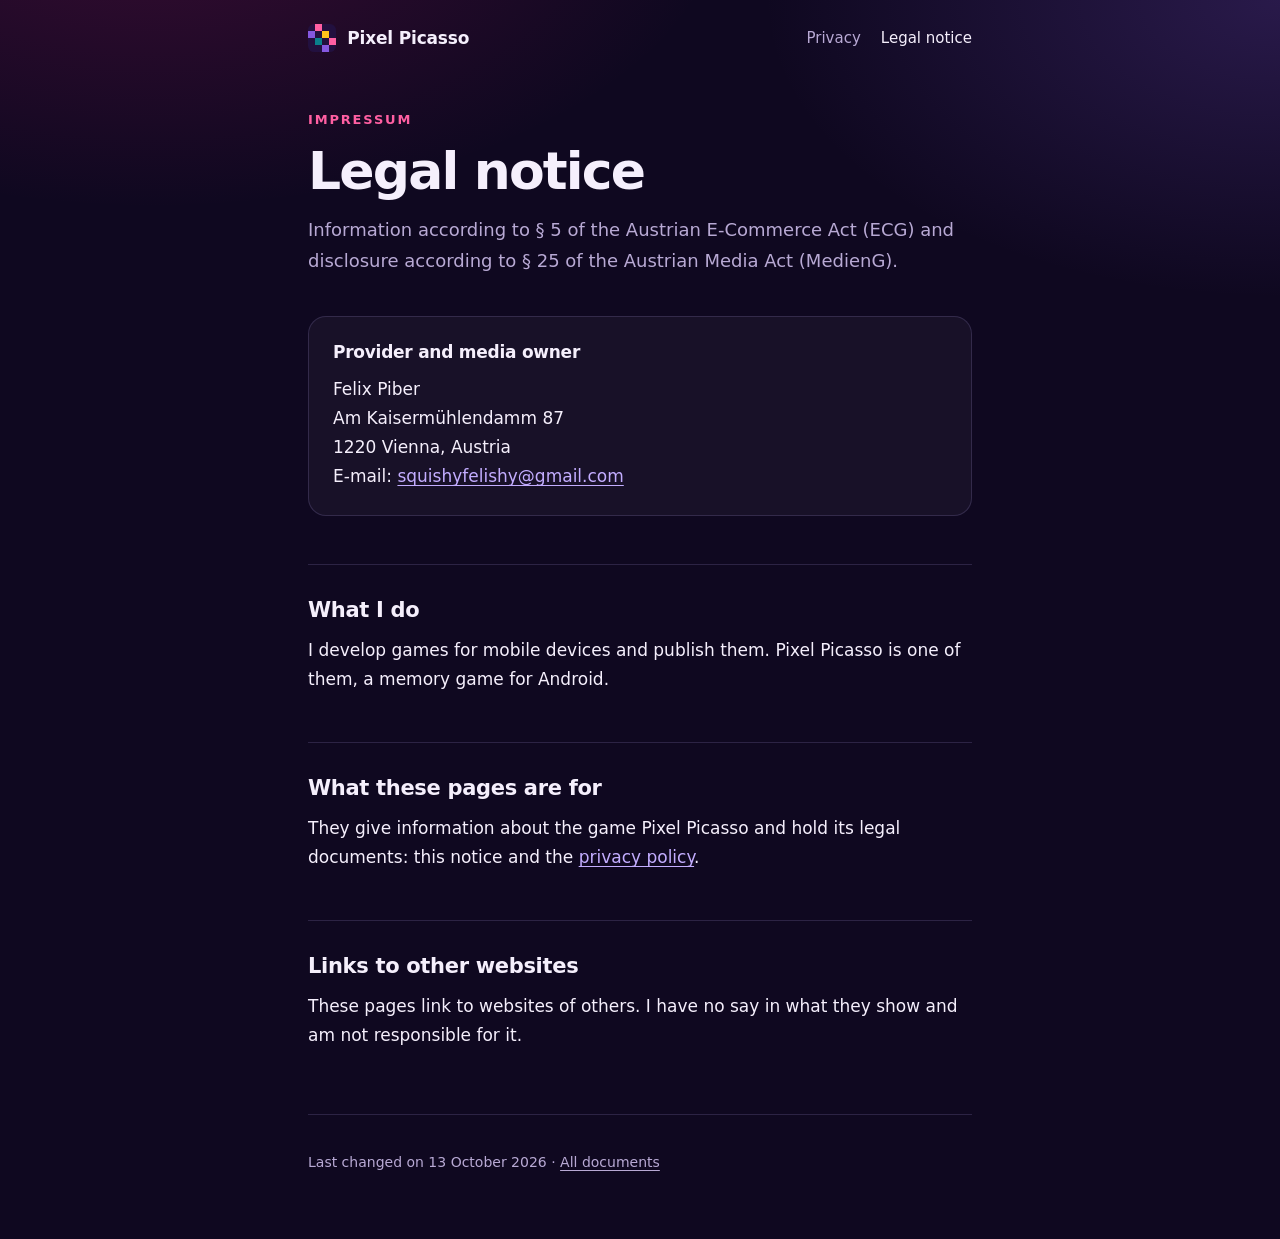
==== impressum.html @ 22abd124 "Name, address and e-mail, the legal notice, and a plain headline on the start page Co-Authored-By: C" ====
<!doctype html>
<html lang="en">
<head>
    <meta charset="utf-8">
    <meta name="viewport" content="width=device-width, initial-scale=1">
    <meta name="robots" content="noindex">
    <meta name="theme-color" content="#0f0820">
    <title>Legal notice — Pixel Picasso</title>
    <link rel="icon" href="icon.svg" type="image/svg+xml">
    <link rel="stylesheet" href="style.css">
</head>
<body>
<div class="page">
    <header class="top">
        <a class="brand" href="./">
            <svg viewBox="0 0 4 4" aria-hidden="true" shape-rendering="crispEdges">
                <rect width="4" height="4" fill="#22103f"/>
                <rect x="1" y="0" width="1" height="1" fill="#ff5fa2"/>
                <rect x="2" y="1" width="1" height="1" fill="#ffc21a"/>
                <rect x="0" y="1" width="1" height="1" fill="#8558e0"/>
                <rect x="1" y="2" width="1" height="1" fill="#0a7f8c"/>
                <rect x="3" y="2" width="1" height="1" fill="#ff5fa2"/>
                <rect x="2" y="3" width="1" height="1" fill="#8558e0"/>
            </svg>
            Pixel Picasso
        </a>
        <nav aria-label="Documents">
            <a href="privacy.html">Privacy</a>
            <a href="impressum.html" aria-current="page">Legal notice</a>
        </nav>
    </header>

    <main>
        <p class="eyebrow">Impressum</p>
        <h1>Legal notice</h1>
        <p class="lead">Information according to § 5 of the Austrian E-Commerce Act (ECG) and disclosure according to § 25 of the Austrian Media Act (MedienG).</p>

        <section class="card" aria-labelledby="who">
            <h2 id="who">Provider and media owner</h2>
            <address>
                Felix Piber<br>
                Am Kaisermühlendamm 87<br>
                1220 Vienna, Austria<br>
                E-mail: <a href="mailto:squishyfelishy@gmail.com">squishyfelishy@gmail.com</a>
            </address>
        </section>

        <h2>What I do</h2>
        <p>I develop games for mobile devices and publish them. Pixel Picasso is one of them, a memory game for Android.</p>

        <h2>What these pages are for</h2>
        <p>They give information about the game Pixel Picasso and hold its legal documents: this notice and the <a href="privacy.html">privacy policy</a>.</p>

        <h2>Links to other websites</h2>
        <p>These pages link to websites of others. I have no say in what they show and am not responsible for it.</p>
    </main>

    <footer>
        <p>Last changed on 13 October 2026 · <a href="./">All documents</a></p>
    </footer>
</div>
</body>
</html>
---- style.css ----
/* Pixel Picasso — legal pages. One stylesheet, no scripts, no fonts or files from other hosts. */

:root {
    color-scheme: dark;
    --bg: #0f0820;
    --surface: rgba(255, 255, 255, 0.04);
    --line: rgba(195, 173, 255, 0.16);
    --text: #f5effc;
    --muted: #b8a9d4;
    --accent: #ff5fa2;
    --link: #c3adff;
    --todo: #ffc21a;
}

* {
    box-sizing: border-box;
}

html {
    -webkit-text-size-adjust: 100%;
    scroll-behavior: smooth;
}

body {
    margin: 0;
    min-height: 100vh;
    background-color: var(--bg);
    background-image:
        radial-gradient(60rem 32rem at 12% -8%, rgba(216, 27, 120, 0.20), transparent 60%),
        radial-gradient(52rem 30rem at 100% 0%, rgba(133, 88, 224, 0.22), transparent 62%);
    background-repeat: no-repeat;
    color: var(--text);
    font: 400 1.0625rem/1.7 system-ui, -apple-system, "Segoe UI", Roboto, "Helvetica Neue", Arial, sans-serif;
    -webkit-font-smoothing: antialiased;
}

.page {
    max-width: 44rem;
    margin: 0 auto;
    padding: 1.5rem 1.25rem 4rem;
}

/* Header */

.top {
    display: flex;
    align-items: center;
    justify-content: space-between;
    gap: 1rem;
    padding-bottom: 3.5rem;
}

.brand {
    display: inline-flex;
    align-items: center;
    gap: 0.7rem;
    color: var(--text);
    font-weight: 700;
    letter-spacing: -0.01em;
    text-decoration: none;
}

.brand svg {
    width: 1.75rem;
    height: 1.75rem;
    border-radius: 0.4rem;
}

.top nav {
    display: flex;
    gap: 1.25rem;
    font-size: 0.9375rem;
}

.top nav a {
    color: var(--muted);
    text-decoration: none;
}

.top nav a:hover,
.top nav a[aria-current="page"] {
    color: var(--text);
}

/* Type */

.eyebrow {
    margin: 0 0 0.75rem;
    color: var(--accent);
    font-size: 0.8125rem;
    font-weight: 700;
    letter-spacing: 0.14em;
    text-transform: uppercase;
}

h1 {
    margin: 0;
    font-size: clamp(2.25rem, 7vw, 3.25rem);
    font-weight: 800;
    letter-spacing: -0.035em;
    line-height: 1.08;
}

.lead {
    margin: 1rem 0 0;
    color: var(--muted);
    font-size: 1.125rem;
}

h2 {
    margin: 3rem 0 0.5rem;
    padding-top: 2rem;
    border-top: 1px solid var(--line);
    font-size: 1.3125rem;
    font-weight: 700;
    letter-spacing: -0.015em;
    line-height: 1.3;
}

p,
ul,
address {
    margin: 0.75rem 0 0;
}

ul {
    padding-left: 1.25rem;
}

li + li {
    margin-top: 0.35rem;
}

li::marker {
    color: var(--accent);
}

address {
    font-style: normal;
}

a {
    color: var(--link);
    text-decoration-thickness: 1px;
    text-underline-offset: 0.2em;
}

a:hover {
    color: var(--text);
}

a:focus-visible {
    outline: 2px solid var(--accent);
    outline-offset: 3px;
    border-radius: 0.25rem;
}

strong {
    font-weight: 700;
}

/* The summary at the head of a page, and the cards of the start page */

.card {
    margin-top: 2.5rem;
    padding: 1.5rem;
    border: 1px solid var(--line);
    border-radius: 1.125rem;
    background: var(--surface);
}

.card h2 {
    margin: 0;
    padding: 0;
    border: 0;
    font-size: 1.0625rem;
}

.card ul {
    padding: 0;
    list-style: none;
}

.card li {
    position: relative;
    padding-left: 1.6rem;
}

.card li::before {
    content: "";
    position: absolute;
    left: 0.1rem;
    top: 0.62em;
    width: 0.55rem;
    height: 0.55rem;
    border-radius: 0.12rem;
    background: var(--accent);
}

.cards {
    display: grid;
    gap: 1rem;
    margin-top: 2.5rem;
}

a.card {
    display: block;
    margin: 0;
    color: var(--text);
    text-decoration: none;
    transition: border-color 0.15s ease, background-color 0.15s ease, transform 0.15s ease;
}

a.card:hover {
    border-color: rgba(255, 95, 162, 0.6);
    background: rgba(255, 255, 255, 0.07);
    transform: translateY(-2px);
}

a.card span {
    display: block;
    color: var(--muted);
    font-size: 0.9375rem;
}

a.card b {
    display: block;
    font-size: 1.1875rem;
    font-weight: 700;
    letter-spacing: -0.015em;
}

/* What is still to be filled in. Nothing on a finished page carries this. */

.todo {
    padding: 0.05em 0.4em;
    border: 1px dashed var(--todo);
    border-radius: 0.35rem;
    color: var(--todo);
}

/* Footer */

footer {
    margin-top: 4rem;
    padding-top: 1.5rem;
    border-top: 1px solid var(--line);
    color: var(--muted);
    font-size: 0.875rem;
}

footer a {
    color: var(--muted);
}

@media (prefers-reduced-motion: reduce) {
    html {
        scroll-behavior: auto;
    }

    a.card {
        transition: none;
    }

    a.card:hover {
        transform: none;
    }
}
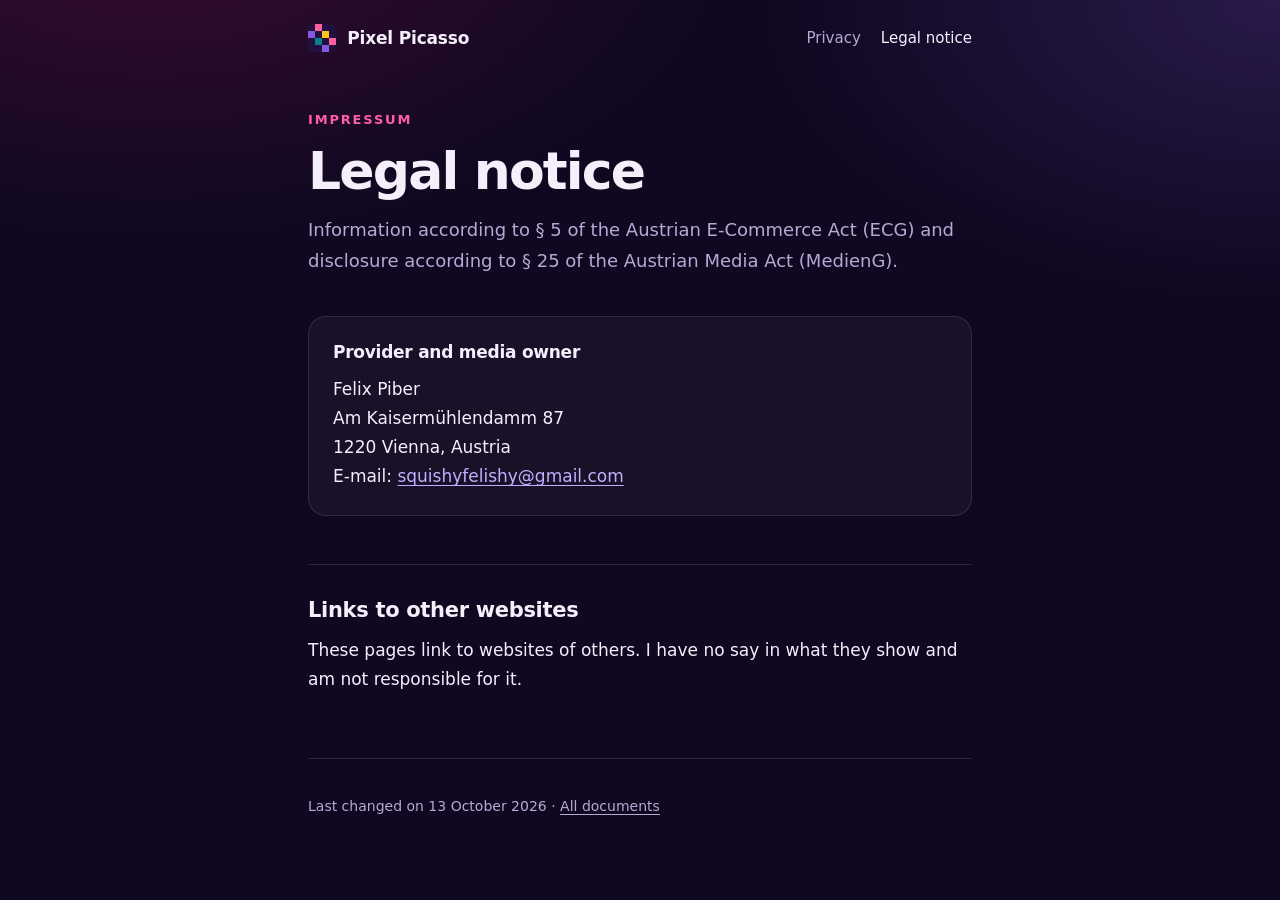
==== commit 4f6eaf21: "Shorter pages: no lead on the start page and the privacy policy, two sections less in the legal noti" ====
--- a/impressum.html
+++ b/impressum.html
@@ -45,12 +45,6 @@
             </address>
         </section>
 
-        <h2>What I do</h2>
-        <p>I develop games for mobile devices and publish them. Pixel Picasso is one of them, a memory game for Android.</p>
-
-        <h2>What these pages are for</h2>
-        <p>They give information about the game Pixel Picasso and hold its legal documents: this notice and the <a href="privacy.html">privacy policy</a>.</p>
-
         <h2>Links to other websites</h2>
         <p>These pages link to websites of others. I have no say in what they show and am not responsible for it.</p>
     </main>
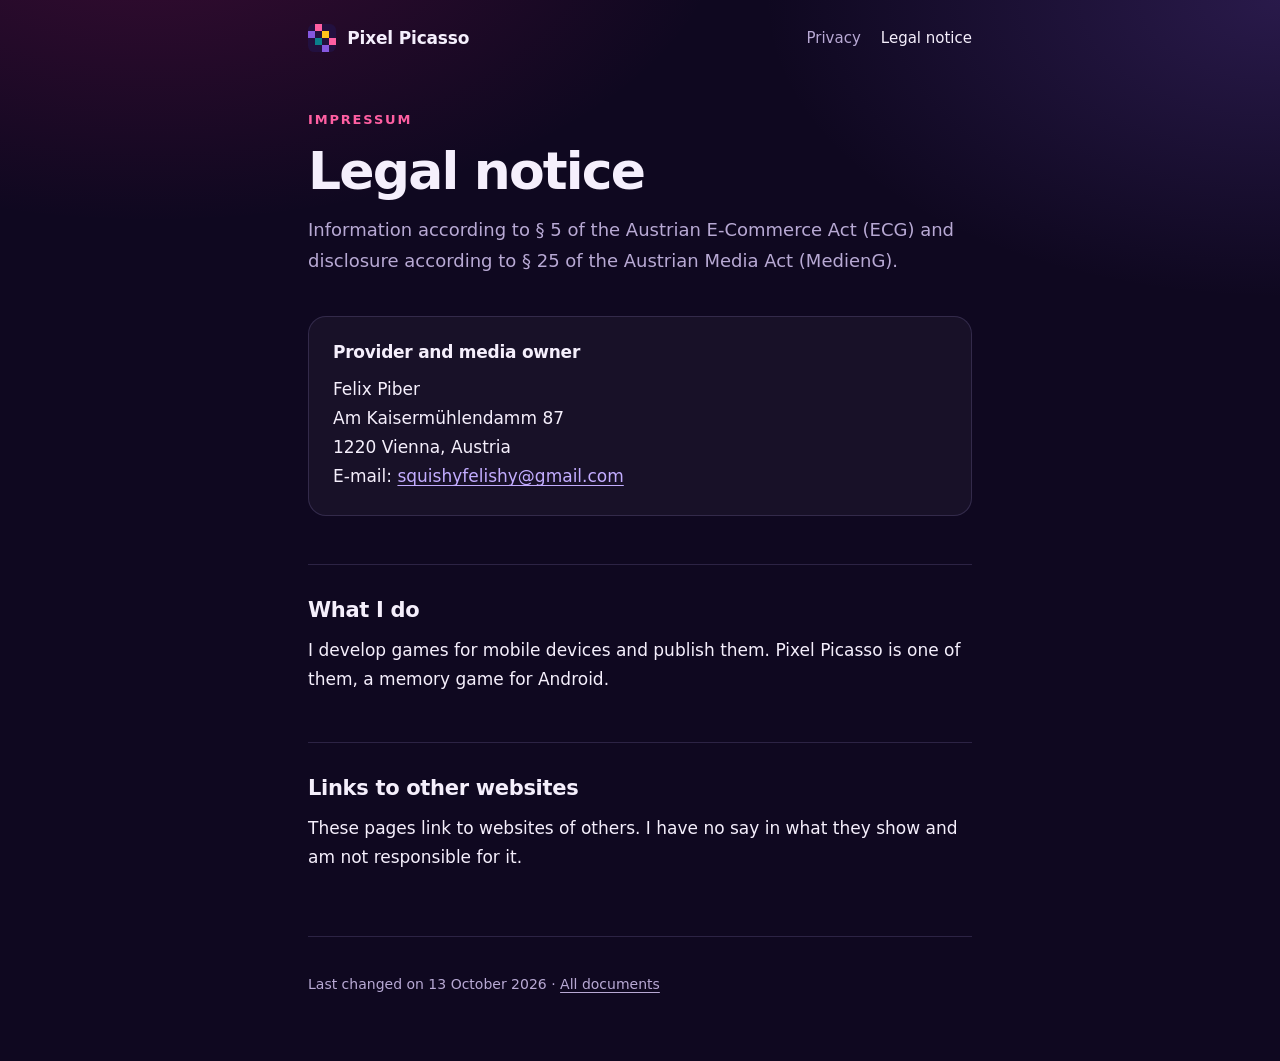
==== commit a583c615: "Legal notice names what I do again; the privacy policy names who is responsible at its end Co-Author" ====
--- a/impressum.html
+++ b/impressum.html
@@ -45,6 +45,9 @@
             </address>
         </section>
 
+        <h2>What I do</h2>
+        <p>I develop games for mobile devices and publish them. Pixel Picasso is one of them, a memory game for Android.</p>
+
         <h2>Links to other websites</h2>
         <p>These pages link to websites of others. I have no say in what they show and am not responsible for it.</p>
     </main>
